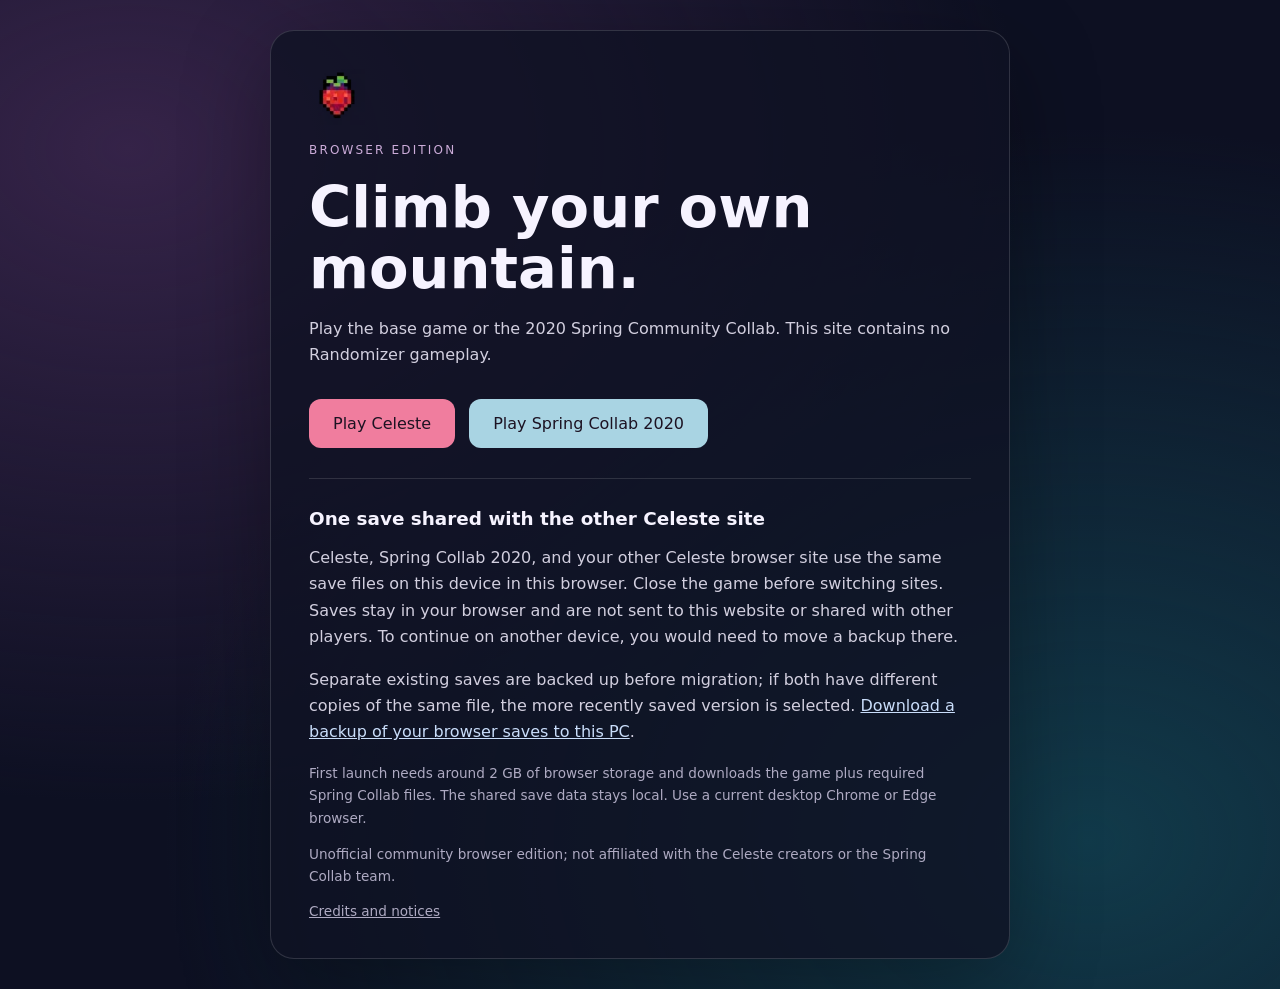
==== public-site/index.html @ fea14dc0 "Publish Celeste and Spring Collab browser edition" ====
<!doctype html>
<html lang="en"><head><meta charset="utf-8"><meta name="viewport" content="width=device-width,initial-scale=1"><title>Celeste — Play in your browser</title><link rel="icon" href="./app.webp"><link rel="stylesheet" href="./public.css"></head>
<body><main class="card"><img src="./app.webp" width="56" height="56" alt=""><p class="eyebrow">BROWSER EDITION</p><h1>Climb your own mountain.</h1><p>Play the base game or the 2020 Spring Community Collab. This site contains no Randomizer gameplay.</p><div class="choices"><a class="button" href="./game.html?mode=vanilla&autoplay=1">Play Celeste</a><a class="button secondary" href="./game.html?mode=spring-collab&mods=1&prepatched=1&autoplay=1">Play Spring Collab 2020</a></div><section class="note"><h2>One save shared with the other Celeste site</h2><p>Celeste, Spring Collab 2020, and your other Celeste browser site use the same save files on this device in this browser. Close the game before switching sites. Saves stay in your browser and are not sent to this website or shared with other players. To continue on another device, you would need to move a backup there.</p><p>Separate existing saves are backed up before migration; if both have different copies of the same file, the more recently saved version is selected. <a href="./backup-saves.html">Download a backup of your browser saves to this PC</a>.</p></section><p class="small">First launch needs around 2 GB of browser storage and downloads the game plus required Spring Collab files. The shared save data stays local. Use a current desktop Chrome or Edge browser.</p><p class="small">Unofficial community browser edition; not affiliated with the Celeste creators or the Spring Collab team.</p><a class="small" href="./credits.html">Credits and notices</a></main></body></html>
---- public-site/public.css ----
:root{color-scheme:dark;font-family:system-ui,sans-serif;background:#0d1022;color:#f6f3ff}*{box-sizing:border-box}body{margin:0;min-height:100vh;display:grid;place-items:center;padding:30px;background:radial-gradient(ellipse at 10% 15%,#352348,transparent 55%),radial-gradient(ellipse at 85% 85%,#113a4a,transparent 60%),#0d1022}.card{max-width:740px;padding:38px;border:1px solid #ffffff24;border-radius:24px;background:#101224cc;box-shadow:0 24px 90px #0005}.eyebrow{letter-spacing:.18em;font-size:.75rem;color:#ccacd9}h1{font-size:clamp(2rem,6vw,3.6rem);line-height:1.07;margin:16px 0}p{line-height:1.65;color:#d2cfdf}.choices{display:flex;gap:14px;flex-wrap:wrap;margin:30px 0}.button{background:#f07d9e;color:#1c1222;padding:15px 24px;border-radius:12px;text-decoration:none;font-weight:750;border:0;font:inherit;cursor:pointer}.secondary{background:#a9d4e3}.note{border-top:1px solid #ffffff20;margin-top:28px;padding-top:14px}h2{font-size:1.15rem}.small{font-size:.85rem;color:#aeaac2}a{color:#c9ddfa}progress{width:100%;height:20px;margin:16px 0}#status{overflow-wrap:anywhere}button{font:inherit}#startup{position:fixed;inset:0;z-index:9999;overflow:auto;display:grid;place-items:center;padding:24px;background:#0d1022}#startup .card{width:min(100%,740px)}.error{color:#ffabb9}#retry{display:none}
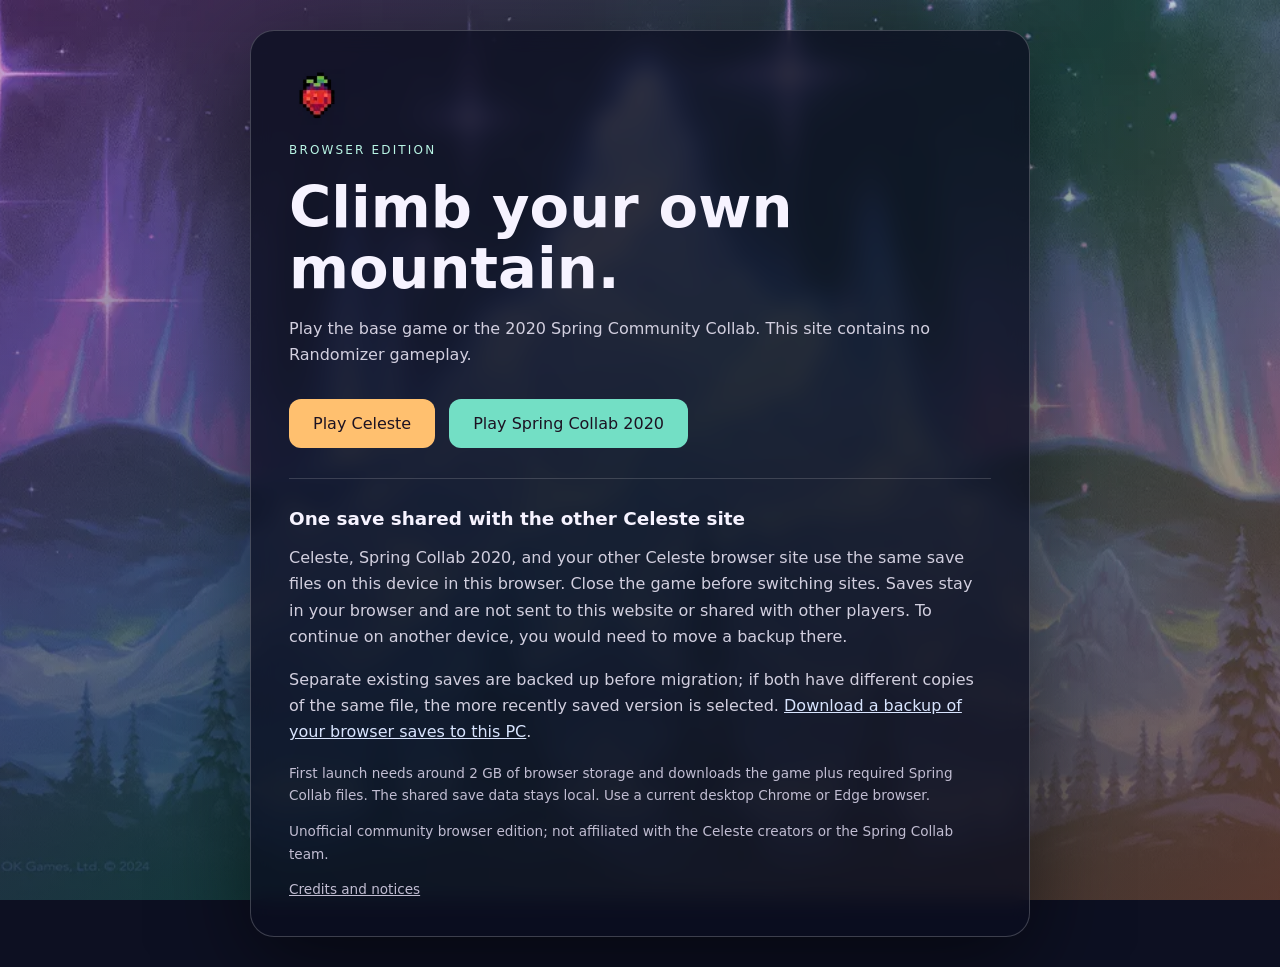
==== commit ca1708ce: "Add Spring Collab mountain color theme" ====
--- a/public-site/index.html
+++ b/public-site/index.html
@@ -1,3 +1,3 @@
 <!doctype html>
 <html lang="en"><head><meta charset="utf-8"><meta name="viewport" content="width=device-width,initial-scale=1"><title>Celeste — Play in your browser</title><link rel="icon" href="./app.webp"><link rel="stylesheet" href="./public.css"></head>
-<body><main class="card"><img src="./app.webp" width="56" height="56" alt=""><p class="eyebrow">BROWSER EDITION</p><h1>Climb your own mountain.</h1><p>Play the base game or the 2020 Spring Community Collab. This site contains no Randomizer gameplay.</p><div class="choices"><a class="button" href="./game.html?mode=vanilla&autoplay=1">Play Celeste</a><a class="button secondary" href="./game.html?mode=spring-collab&mods=1&prepatched=1&autoplay=1">Play Spring Collab 2020</a></div><section class="note"><h2>One save shared with the other Celeste site</h2><p>Celeste, Spring Collab 2020, and your other Celeste browser site use the same save files on this device in this browser. Close the game before switching sites. Saves stay in your browser and are not sent to this website or shared with other players. To continue on another device, you would need to move a backup there.</p><p>Separate existing saves are backed up before migration; if both have different copies of the same file, the more recently saved version is selected. <a href="./backup-saves.html">Download a backup of your browser saves to this PC</a>.</p></section><p class="small">First launch needs around 2 GB of browser storage and downloads the game plus required Spring Collab files. The shared save data stays local. Use a current desktop Chrome or Edge browser.</p><p class="small">Unofficial community browser edition; not affiliated with the Celeste creators or the Spring Collab team.</p><a class="small" href="./credits.html">Credits and notices</a></main></body></html>
+<body class="spring-collab-theme"><main class="card"><img src="./app.webp" width="56" height="56" alt=""><p class="eyebrow">BROWSER EDITION</p><h1>Climb your own mountain.</h1><p>Play the base game or the 2020 Spring Community Collab. This site contains no Randomizer gameplay.</p><div class="choices"><a class="button" href="./game.html?mode=vanilla&autoplay=1">Play Celeste</a><a class="button secondary" href="./game.html?mode=spring-collab&mods=1&prepatched=1&autoplay=1">Play Spring Collab 2020</a></div><section class="note"><h2>One save shared with the other Celeste site</h2><p>Celeste, Spring Collab 2020, and your other Celeste browser site use the same save files on this device in this browser. Close the game before switching sites. Saves stay in your browser and are not sent to this website or shared with other players. To continue on another device, you would need to move a backup there.</p><p>Separate existing saves are backed up before migration; if both have different copies of the same file, the more recently saved version is selected. <a href="./backup-saves.html">Download a backup of your browser saves to this PC</a>.</p></section><p class="small">First launch needs around 2 GB of browser storage and downloads the game plus required Spring Collab files. The shared save data stays local. Use a current desktop Chrome or Edge browser.</p><p class="small">Unofficial community browser edition; not affiliated with the Celeste creators or the Spring Collab team.</p><a class="small" href="./credits.html">Credits and notices</a></main></body></html>
--- a/public-site/public.css
+++ b/public-site/public.css
@@ -1 +1,97 @@
-:root{color-scheme:dark;font-family:system-ui,sans-serif;background:#0d1022;color:#f6f3ff}*{box-sizing:border-box}body{margin:0;min-height:100vh;display:grid;place-items:center;padding:30px;background:radial-gradient(ellipse at 10% 15%,#352348,transparent 55%),radial-gradient(ellipse at 85% 85%,#113a4a,transparent 60%),#0d1022}.card{max-width:740px;padding:38px;border:1px solid #ffffff24;border-radius:24px;background:#101224cc;box-shadow:0 24px 90px #0005}.eyebrow{letter-spacing:.18em;font-size:.75rem;color:#ccacd9}h1{font-size:clamp(2rem,6vw,3.6rem);line-height:1.07;margin:16px 0}p{line-height:1.65;color:#d2cfdf}.choices{display:flex;gap:14px;flex-wrap:wrap;margin:30px 0}.button{background:#f07d9e;color:#1c1222;padding:15px 24px;border-radius:12px;text-decoration:none;font-weight:750;border:0;font:inherit;cursor:pointer}.secondary{background:#a9d4e3}.note{border-top:1px solid #ffffff20;margin-top:28px;padding-top:14px}h2{font-size:1.15rem}.small{font-size:.85rem;color:#aeaac2}a{color:#c9ddfa}progress{width:100%;height:20px;margin:16px 0}#status{overflow-wrap:anywhere}button{font:inherit}#startup{position:fixed;inset:0;z-index:9999;overflow:auto;display:grid;place-items:center;padding:24px;background:#0d1022}#startup .card{width:min(100%,740px)}.error{color:#ffabb9}#retry{display:none}
+:root {
+  color-scheme: dark;
+  font-family: system-ui, sans-serif;
+  background: #0d1022;
+  color: #f6f3ff;
+  --page-accent: #f07d9e;
+  --page-secondary: #a9d4e3;
+  --mountain-art: url("./splash.webp");
+  --mountain-overlay:
+    linear-gradient(180deg, rgba(8, 11, 26, .12), rgba(8, 11, 26, .4) 48%, rgba(8, 11, 26, .78) 100%);
+}
+
+* { box-sizing: border-box; }
+
+body {
+  margin: 0;
+  min-height: 100vh;
+  display: grid;
+  place-items: center;
+  padding: 30px;
+  background-color: #0d1022;
+  background-image: var(--mountain-overlay), var(--mountain-art);
+  background-position: center, center 46%;
+  background-size: cover;
+  background-attachment: fixed;
+  background-repeat: no-repeat;
+}
+
+body.spring-collab-theme {
+  --page-accent: #ffc06f;
+  --page-secondary: #73dfc5;
+  --mountain-overlay:
+    linear-gradient(135deg, rgba(154, 70, 207, .34), rgba(43, 184, 163, .25) 52%, rgba(250, 147, 95, .31)),
+    linear-gradient(180deg, rgba(8, 10, 24, .1), rgba(8, 10, 24, .42) 48%, rgba(8, 10, 24, .76) 100%);
+}
+
+.card {
+  width: min(100%, 780px);
+  padding: 38px;
+  border: 1px solid #ffffff35;
+  border-radius: 24px;
+  background: rgba(11, 14, 31, .78);
+  box-shadow: 0 24px 90px #0008;
+  backdrop-filter: blur(10px);
+}
+
+.eyebrow { letter-spacing: .18em; font-size: .75rem; color: #e4c5ec; }
+body.spring-collab-theme .eyebrow { color: #b9f5e5; }
+h1 { font-size: clamp(2rem, 6vw, 3.6rem); line-height: 1.07; margin: 16px 0; }
+p { line-height: 1.65; color: #d2cfdf; }
+.choices { display: flex; gap: 14px; flex-wrap: wrap; margin: 30px 0; }
+.button {
+  background: var(--page-accent);
+  color: #1c1222;
+  padding: 15px 24px;
+  border-radius: 12px;
+  text-decoration: none;
+  font-weight: 750;
+  border: 0;
+  font: inherit;
+  cursor: pointer;
+}
+.secondary { background: var(--page-secondary); }
+.note { border-top: 1px solid #ffffff28; margin-top: 28px; padding-top: 14px; }
+h2 { font-size: 1.15rem; }
+.small { font-size: .85rem; color: #c1bdd2; }
+a { color: #d9e5ff; }
+progress { width: 100%; height: 20px; margin: 16px 0; }
+#status { overflow-wrap: anywhere; }
+button { font: inherit; }
+
+#startup {
+  position: fixed;
+  inset: 0;
+  z-index: 9999;
+  overflow: auto;
+  display: grid;
+  place-items: center;
+  padding: 24px;
+  background-color: #0d1022;
+  background-image: var(--mountain-overlay), var(--mountain-art);
+  background-position: center, center 46%;
+  background-size: cover;
+  background-attachment: fixed;
+  background-repeat: no-repeat;
+}
+
+#startup .card { width: min(100%, 780px); }
+.error { color: #ffabb9; }
+#retry { display: none; }
+
+@media (max-width: 600px) {
+  body { padding: 18px; background-position: center, 50% center; }
+  .card { padding: 26px 22px; }
+  .choices { gap: 10px; }
+  .button { width: 100%; text-align: center; }
+}
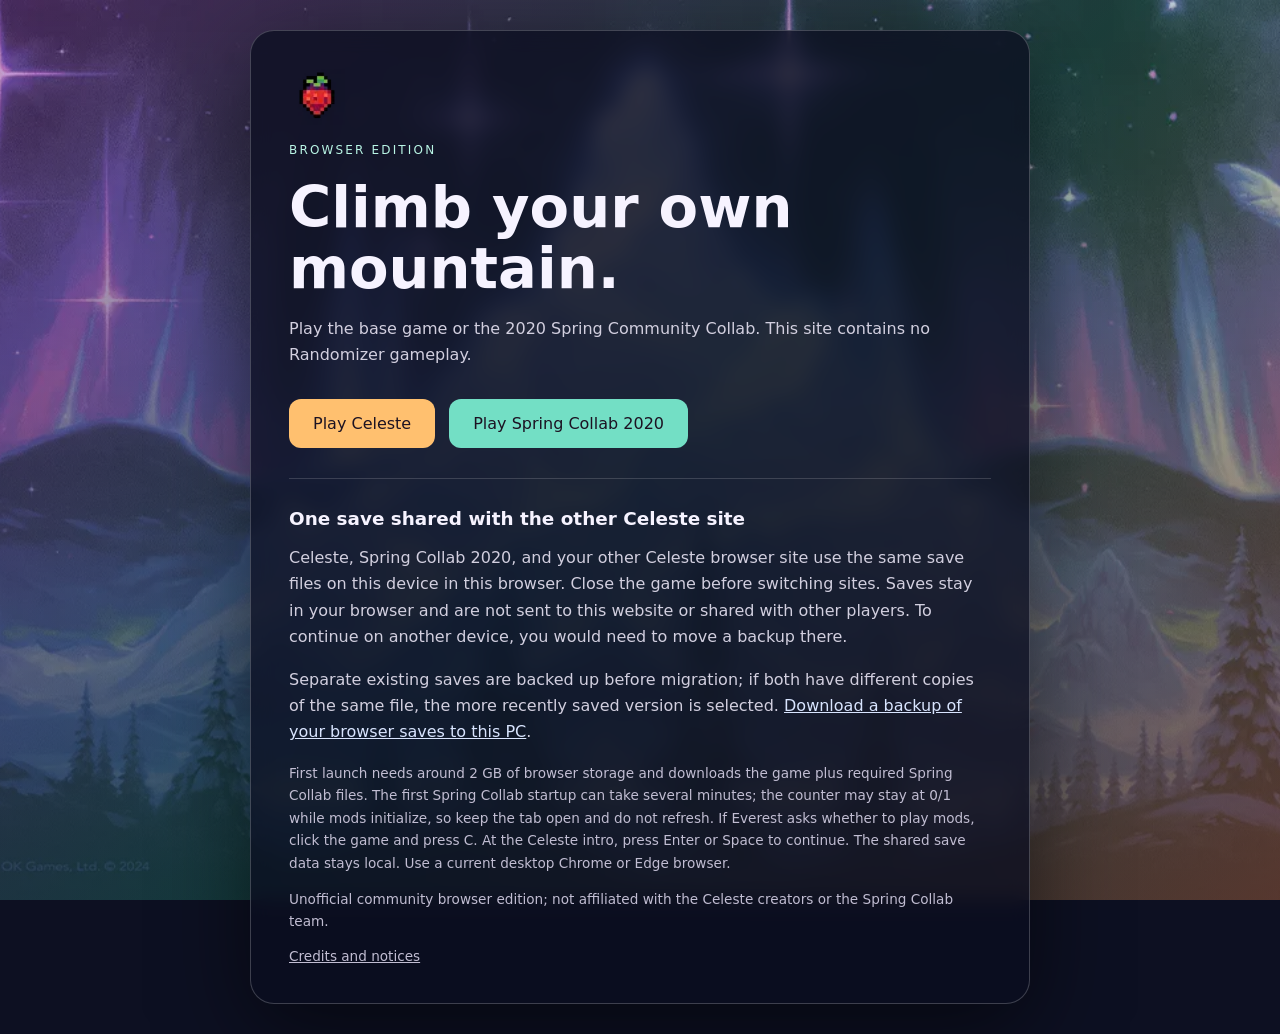
==== commit 7517beca: "Fix Spring Collab browser startup" ====
--- a/public-site/index.html
+++ b/public-site/index.html
@@ -1,3 +1,3 @@
 <!doctype html>
 <html lang="en"><head><meta charset="utf-8"><meta name="viewport" content="width=device-width,initial-scale=1"><title>Celeste — Play in your browser</title><link rel="icon" href="./app.webp"><link rel="stylesheet" href="./public.css"></head>
-<body class="spring-collab-theme"><main class="card"><img src="./app.webp" width="56" height="56" alt=""><p class="eyebrow">BROWSER EDITION</p><h1>Climb your own mountain.</h1><p>Play the base game or the 2020 Spring Community Collab. This site contains no Randomizer gameplay.</p><div class="choices"><a class="button" href="./game.html?mode=vanilla&autoplay=1">Play Celeste</a><a class="button secondary" href="./game.html?mode=spring-collab&mods=1&prepatched=1&autoplay=1">Play Spring Collab 2020</a></div><section class="note"><h2>One save shared with the other Celeste site</h2><p>Celeste, Spring Collab 2020, and your other Celeste browser site use the same save files on this device in this browser. Close the game before switching sites. Saves stay in your browser and are not sent to this website or shared with other players. To continue on another device, you would need to move a backup there.</p><p>Separate existing saves are backed up before migration; if both have different copies of the same file, the more recently saved version is selected. <a href="./backup-saves.html">Download a backup of your browser saves to this PC</a>.</p></section><p class="small">First launch needs around 2 GB of browser storage and downloads the game plus required Spring Collab files. The shared save data stays local. Use a current desktop Chrome or Edge browser.</p><p class="small">Unofficial community browser edition; not affiliated with the Celeste creators or the Spring Collab team.</p><a class="small" href="./credits.html">Credits and notices</a></main></body></html>
+<body class="spring-collab-theme"><main class="card"><img src="./app.webp" width="56" height="56" alt=""><p class="eyebrow">BROWSER EDITION</p><h1>Climb your own mountain.</h1><p>Play the base game or the 2020 Spring Community Collab. This site contains no Randomizer gameplay.</p><div class="choices"><a class="button" href="./game.html?mode=vanilla&autoplay=1">Play Celeste</a><a class="button secondary" href="./game.html?mode=spring-collab&mods=1&prepatched=1&autoplay=1">Play Spring Collab 2020</a></div><section class="note"><h2>One save shared with the other Celeste site</h2><p>Celeste, Spring Collab 2020, and your other Celeste browser site use the same save files on this device in this browser. Close the game before switching sites. Saves stay in your browser and are not sent to this website or shared with other players. To continue on another device, you would need to move a backup there.</p><p>Separate existing saves are backed up before migration; if both have different copies of the same file, the more recently saved version is selected. <a href="./backup-saves.html">Download a backup of your browser saves to this PC</a>.</p></section><p class="small">First launch needs around 2 GB of browser storage and downloads the game plus required Spring Collab files. The first Spring Collab startup can take several minutes; the counter may stay at 0/1 while mods initialize, so keep the tab open and do not refresh. If Everest asks whether to play mods, click the game and press C. At the Celeste intro, press Enter or Space to continue. The shared save data stays local. Use a current desktop Chrome or Edge browser.</p><p class="small">Unofficial community browser edition; not affiliated with the Celeste creators or the Spring Collab team.</p><a class="small" href="./credits.html">Credits and notices</a></main></body></html>
